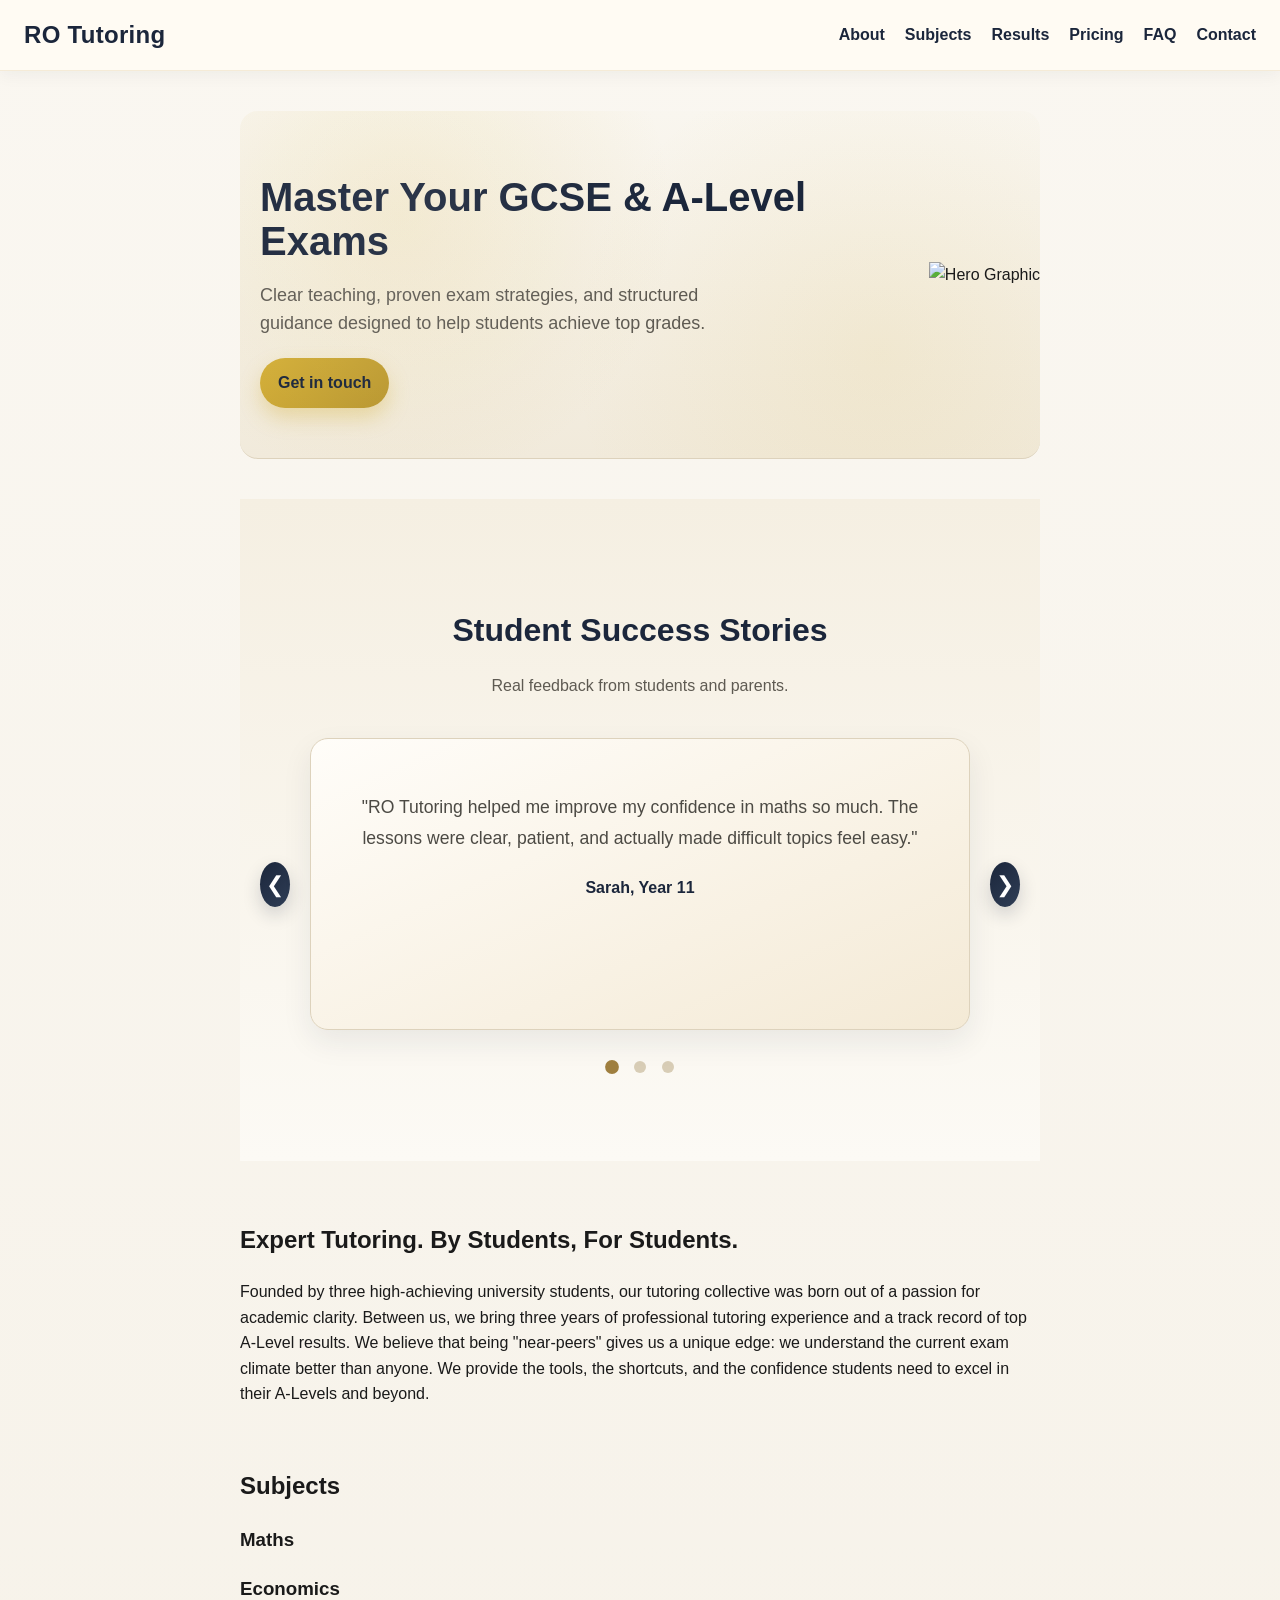
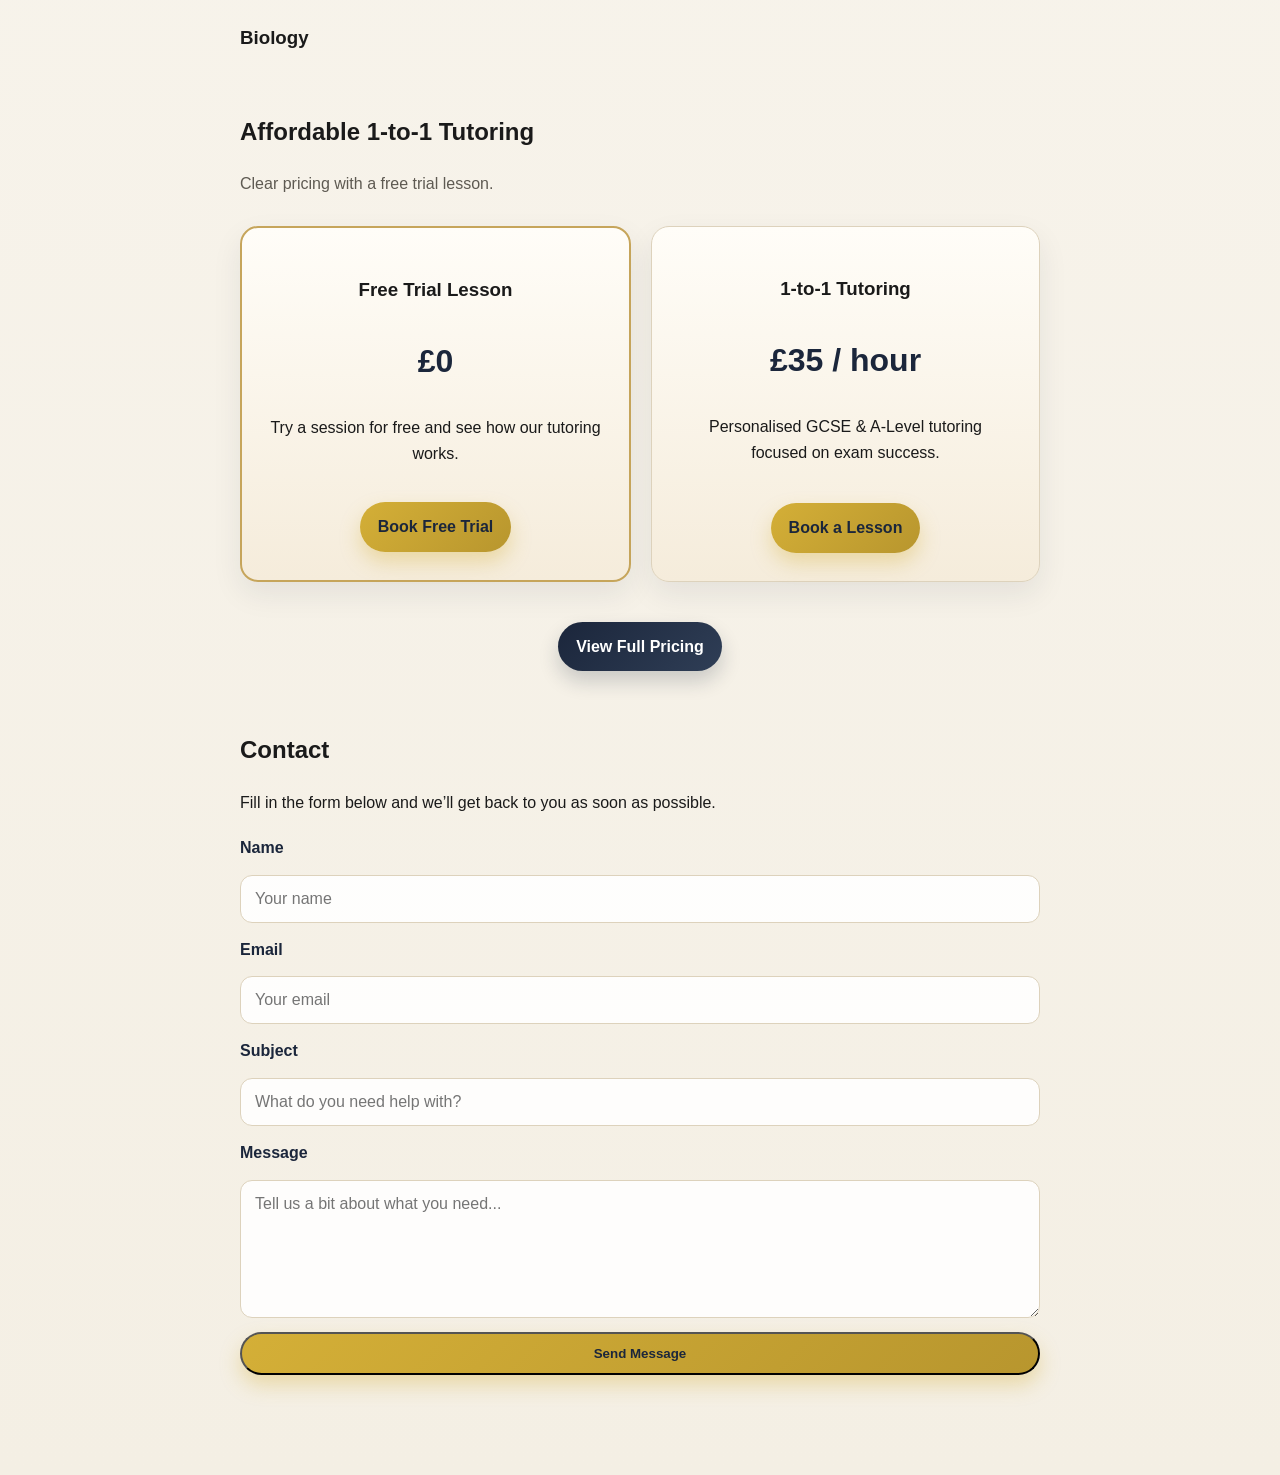
==== index.html @ e5bdeacc "Add files via upload" ====
<!doctype html>
<html lang="en">
<head>
  <meta charset="UTF-8" />
  <meta name="viewport" content="width=device-width, initial-scale=1.0" />
  <title>RO Tutoring</title>
  <link rel="stylesheet" href="styles.css" />
</head>

<body>

  <div id="navbar"></div>

<main>

  <section id="top" class="hero">
    <div class="hero-left">
      <h1>Master Your GCSE & A-Level Exams</h1>
      <p>Clear teaching, proven exam strategies, and structured guidance designed to help students achieve top grades.</p>
      <a class="button" href="#contact">Get in touch</a>
    </div>

    <div class="hero-right">
      <img src="images/erasebg-transformed.webp" alt="Hero Graphic" class="hero-image">
    </div>
  </section>
  <section id = "testimonials" class="testimonials">
    <div class="testimonials-container">
      <h2>Student Success Stories</h2>
      <p class="testimonials-subtitle">Real feedback from students and parents.</p>

      <div class="testimonial-slider">
        <button class="testimonial-btn prev-btn">&#10094;</button>

        <div class="testimonial-card active">
          <p class="testimonial-text">
            "RO Tutoring helped me improve my confidence in maths so much. The lessons were clear, patient, and actually made difficult topics feel easy."
          </p>
          <h3>Sarah, Year 11</h3>
        </div>

        <div class="testimonial-card">
          <p class="testimonial-text">
            "My son’s grades improved within a few months, but more importantly, he actually started enjoying the subject again."
          </p>
          <h3>Parent of GCSE Student</h3>
        </div>

        <div class="testimonial-card">
          <p class="testimonial-text">
            "The teaching style was really supportive and easy to follow. I felt much more prepared going into my exams."
          </p>
          <h3>Daniel, A-Level Student</h3>
        </div>

        <button class="testimonial-btn next-btn">&#10095;</button>
      </div>

      <div class="testimonial-dots">
        <span class="dot active-dot"></span>
        <span class="dot"></span>
        <span class="dot"></span>
      </div>
    </div>
  </section>

  <section id="about-me" class="reveal">
    <h2>Expert Tutoring. By Students, For Students.</h2>
    <p>Founded by three high-achieving university students, our tutoring collective was born out of a passion for academic clarity. Between us, we bring three years of professional tutoring experience and a track record of top A-Level results.

We believe that being "near-peers" gives us a unique edge: we understand the current exam climate better than anyone. We provide the tools, the shortcuts, and the confidence students need to excel in their A-Levels and beyond.</p>
  </section>
  
  <section id="subjects-we-tutor" class="reveal">
    <h2>Subjects</h2>

        <h3>Maths</h3>

        <h3>Economics</h3>

        <h3>Biology</h3>
  </section>

  
  <section id="pricing" class="reveal">
    <h2>Affordable 1-to-1 Tutoring</h2>
    <p class="pricing-subtitle">Clear pricing with a free trial lesson.</p>

    <div class="pricing-preview">

      <div class="pricing-option">
        <h3>Free Trial Lesson</h3>
        <p class="price">£0</p>
        <p class="pricing-desc">Try a session for free and see how our tutoring works.</p>
        <a class="button pricing-btn" href="contact.html">Book Free Trial</a>
      </div>

      <div class="pricing-option">
        <h3>1-to-1 Tutoring</h3>
        <p class="price">£35 / hour</p>
        <p class="pricing-desc">Personalised GCSE & A-Level tutoring focused on exam success.</p>
        <a class="button pricing-btn" href="contact.html">Book a Lesson</a>
      </div>

    </div>

    <div class="pricing-footer">
      <a class="button view-pricing-btn" href="pricing.html">View Full Pricing</a>
    </div>

  </section>
  <section id="contact" class="reveal">
    <h2>Contact</h2>
    <p>Fill in the form below and we’ll get back to you as soon as possible.</p>


    <form
      class="contact-form"
      action="https://formspree.io/f/myknzqde"
      method="POST"
    >
      <label for="name">Name</label>
      <input type="text" id="name" name="name" placeholder="Your name" required />

      <label for="email">Email</label>
      <input type="email" id="email" name="email" placeholder="Your email" required />

      <label for="subject">Subject</label>
      <input type="text" id="subject" name="subject" placeholder="What do you need help with?" required />

      <label for="message">Message</label>
      <textarea id="message" name="message" rows="6" placeholder="Tell us a bit about what you need..." required></textarea>
      <input type="hidden" name="_subject" value="New enquiry from RO Tutoring website" />
      <button type="submit" class="button">Send Message</button>
    </form>
  </section>
</main>
<script src="scripts.js"></script>
<script src="navbar.js"></script>
</body>
</html>
---- styles.css ----
:root {
  --primary: #1b263b;         /* deep Aegean navy */
  --secondary: #2f3e56;       /* stone-blue */
  --accent: #c6a55b;          /* antique gold */
  --accent-dark: #9f7f3f;     /* darker gold */
  --accent-soft: #e8dcc0;     /* soft parchment gold */
  --bg: #f7f3eb;              /* marble background */
  --bg-soft: #efe7d6;         /* warm stone */
  --white: #ffffff;
  --text: #1a1a1a;
  --muted: #5e5a52;           /* muted stone */
  --border: #ddd2bc;          /* marble line */
  --shadow: 0 12px 30px rgba(27, 38, 59, 0.08);
  --shadow-hover: 0 20px 40px rgba(27, 38, 59, 0.14);
  --radius: 14px;
  --transition: all 0.32s ease;
}

html {
  scroll-behavior: smooth;
}

body {
  font-family: Arial, Helvetica, sans-serif;
  margin: 0;
  line-height: 1.6;
  background: linear-gradient(to bottom, #faf7f1, #f4efe4);
  color: var(--text);
}

main {
  max-width: 800px;
  margin: 0 auto;
  padding: 40px 20px;
}

section {
  margin-bottom: 60px;
}

/* Buttons */
.button {
  display: inline-block;
  padding: 12px 18px;

  border-radius: 999px;

  background: linear-gradient(
    135deg,
    #d4af37,
    #b8962e
  );

  color: #1b263b;
  font-weight: 700;
  text-decoration: none;

  box-shadow: 0 10px 20px rgba(212,175,55,0.35);

  transition: all 0.3s ease;
}

.button:hover {
  transform: translateY(-3px);
  box-shadow: 0 14px 28px rgba(212,175,55,0.45);
}

/* Hero / Top */
#top {
  padding: 30px 0 50px;
  border-bottom: 1px solid var(--border);
  margin-bottom: 40px;
}

#top h1 {
  font-size: 40px;
  margin-bottom: 10px;
  color: var(--primary);
}

#top p {
  font-size: 18px;
  margin-bottom: 20px;
  color: var(--muted);
}

.hero {
  display: flex;
  justify-content: space-between;
  align-items: center;
  gap: 40px;

  padding: 110px 40px 90px;
  margin-bottom: 60px;

  background:
  radial-gradient(circle at 20% 30%, rgba(212,175,55,0.15), transparent 40%),
  radial-gradient(circle at 80% 70%, rgba(212,175,55,0.10), transparent 45%),
  linear-gradient(to bottom, #f9f6ef, #f1eadb);

  border-radius: 18px;

  position: relative;
  overflow: hidden;
}
.hero h1 {
  font-size: 48px;
  line-height: 1.1;
  margin-bottom: 16px;
  color: white;
}
.hero::before {
  content: "";

  position: absolute;
  inset: 0;

  background:
  radial-gradient(
    circle at 20% 30%,
    rgba(255,255,255,0.08),
    transparent 40%
  );

  pointer-events: none;
}
.hero p {
  font-size: 19px;
  margin-bottom: 24px;
  color: #e5e7eb;
  max-width: 500px;
}

.hero-left {
  flex: 1;
  padding-left:20px
}

.hero-right {
  position: relative;
}

.hero-right::before {
  content: "";
  position:sticky;

  width: 340px;
  height: 340px;

  background: radial-gradient(
    circle,
    rgba(212,175,55,0.25),
    transparent 70%
  );

  filter: blur(20px);

  z-index: 0;
}

.hero-graphic {
  width: 260px;
  height: 200px;
  border: 1px solid var(--border);
  border-radius: 18px;
  background: linear-gradient(145deg, #fcfaf4, #f0e6d2);
  display: flex;
  align-items: center;
  justify-content: center;
  font-size: 48px;
  color: var(--accent-dark);
  box-shadow: var(--shadow);
}

.hero h1 {
  font-size: 48px;
  line-height: 1.1;
  margin-bottom: 14px;
  color: #1b263b;
}

.hero p {
  font-size: 18px;
  max-width: 500px;
  color: #5e5a52;
}
.hero-image {
  width: 300px;
  height: 300px;

  object-fit: contain;

  position: relative;
  z-index: 1;

  cursor: pointer;

  transition: transform 0.25s ease;
}

.hero-image:hover {
  transform: scale(1.06) rotate(-2deg);
}
.fly {
  animation: fly 1.2s ease-in-out;
}

@keyframes fly {
  0% {
    transform: translateX(0) translateY(0);
  }
  30% {
    transform: translateX(20px) translateY(-15px) rotate(4deg);
  }
  60% {
    transform: translateX(-15px) translateY(-10px) rotate(-4deg);
  }
  100% {
    transform: translateX(0) translateY(0);
  }
}

/* Cards */
.subject-cards {
  display: flex;
  gap: 20px;
  margin-top: 20px;
}

.card {
  border: 1px solid var(--border);
  background: linear-gradient(to bottom right, #fffdf8, #f5ecdb);
  padding: 20px;
  border-radius: var(--radius);
  flex: 1;
  box-shadow: var(--shadow);
  transition: var(--transition);
}

.card:hover {
  transform: translateY(-6px);
  box-shadow: var(--shadow-hover);
  border-color: rgba(198, 165, 91, 0.5);
}

.card h3 {
  margin-top: 0;
  font-size: 20px;
  color: var(--primary);
}

/* Pricing */
.pricing-subtitle {
  color: var(--muted);
  margin-bottom: 30px;
}

.pricing-preview {
  display: flex;
  gap: 20px;
}

.pricing-option {
  border: 1px solid var(--border);
  background: linear-gradient(to bottom, #fffdf8, #f5ecdb);
  padding: 28px;
  border-radius: 18px;
  flex: 1;
  display: flex;
  flex-direction: column;
  align-items: center;
  text-align: center;
  box-shadow: var(--shadow);
  transition: var(--transition);
}

.pricing-option:hover {
  transform: translateY(-6px);
  box-shadow: var(--shadow-hover);
  border-color: rgba(198, 165, 91, 0.55);
}

.pricing-option:first-child {
  border: 2px solid var(--accent);
}

.pricing-desc {
  flex-grow: 1;
}

.pricing-btn {
  margin-top: 20px;
}

.pricing-footer {
  margin-top: 40px;
  text-align: center;
}

.view-pricing-btn {
  background: linear-gradient(135deg, var(--primary), var(--secondary));
  color: var(--white);
  box-shadow: 0 10px 20px rgba(27, 38, 59, 0.2);
}

.view-pricing-btn:hover {
  transform: translateY(-2px);
  box-shadow: 0 14px 26px rgba(27, 38, 59, 0.3);
}

.price {
  font-size: 32px;
  font-weight: 700;
  margin: 12px 0;
  color: var(--primary);
}

/* Scroll reveal */
.reveal {
  opacity: 0;
  transform: translateY(25px);
  transition: opacity 0.8s ease, transform 0.8s ease;
}

.reveal.active {
  opacity: 1;
  transform: translateY(0);
}

/* Navbar */
.nav {
  display: flex;
  justify-content: space-between;
  align-items: center;
  padding: 16px 24px;
  border-bottom: 1px solid rgba(198, 165, 91, 0.18);
  background: rgba(255, 251, 243, 0.92);
  backdrop-filter: blur(10px);
  box-shadow: 0 4px 16px rgba(27, 38, 59, 0.05);
  position: sticky;
  top: 0;
  z-index: 1000;
}

.brand {
  font-weight: 700;
  font-size: 24px;
  color: var(--primary);
  text-decoration: none;
  position: relative;
  letter-spacing: 0.3px;
}

.brand::after {
  content: "";
  position: absolute;
  left: 0;
  bottom: -4px;
  width: 0;
  height: 2px;
  background: linear-gradient(to right, var(--accent), var(--accent-dark));
  transition: width 0.28s ease;
}

.brand:hover::after {
  width: 100%;
}

.links {
  display: flex;
  gap: 20px;
}

.links a {
  text-decoration: none;
  color: var(--primary);
  font-weight: 600;
  position: relative;
  transition: color 0.25s ease;
}

.links a.active {
  color: var(--accent-dark);
  font-weight: 700;
}

.links a::after {
  content: "";
  position: absolute;
  left: 0;
  bottom: -3px;
  width: 0;
  height: 2px;
  background: linear-gradient(to right, var(--accent), var(--accent-dark));
  transition: width 0.25s ease;
}

.links a:hover {
  color: var(--accent-dark);
}

.links a:hover::after {
  width: 100%;
}

.menu-toggle {
  display: none;
  background: none;
  border: none;
  font-size: 28px;
  cursor: pointer;
  color: var(--primary);
}

/* FAQ */
#faq {
  margin-top: 40px;
}

.faq-item {
  border: 1px solid var(--border);
  border-radius: 14px;
  margin-top: 16px;
  overflow: hidden;
  background: linear-gradient(to bottom, #fffdf9, #f7efe0);
  box-shadow: 0 6px 18px rgba(27, 38, 59, 0.05);
}

.faq-question {
  width: 100%;
  background: transparent;
  border: none;
  padding: 18px 20px;
  text-align: left;
  font-size: 18px;
  font-weight: 600;
  cursor: pointer;
  color: var(--primary);
  display: flex;
  justify-content: space-between;
  align-items: center;
}

.faq-question::after {
  content: "+";
  font-size: 24px;
  font-weight: 400;
  color: var(--accent-dark);
}

.faq-question.active::after {
  content: "−";
}

.faq-question:hover,
.faq-question.active {
  background: rgba(198, 165, 91, 0.08);
}

.faq-answer {
  max-height: 0;
  overflow: hidden;
  padding: 0 20px;
  transition: max-height 0.2s ease, padding 0.2s ease;
}

.faq-answer.open {
  max-height: 200px;
  padding: 0 20px 18px;
}

.faq-answer p {
  margin: 0;
  color: var(--muted);
}

/* Contact */
.contact-form {
  display: flex;
  flex-direction: column;
  gap: 14px;
  margin-top: 20px;
}

.contact-form label {
  font-weight: 600;
  color: var(--primary);
}

.contact-form input,
.contact-form textarea {
  width: 100%;
  padding: 14px;
  border: 1px solid var(--border);
  border-radius: 12px;
  font-size: 16px;
  font-family: inherit;
  box-sizing: border-box;
  background: rgba(255, 255, 255, 0.9);
  transition: border-color 0.25s ease, box-shadow 0.25s ease;
}

.contact-form input:focus,
.contact-form textarea:focus {
  outline: none;
  border-color: var(--accent);
  box-shadow: 0 0 0 4px rgba(198, 165, 91, 0.14);
}

.contact-form textarea {
  resize: vertical;
}

/* Testimonials */
.testimonials {
  background: linear-gradient(to bottom, #f5efe2, #fcfaf5);
  padding: 80px 20px;
  text-align: center;
}

.testimonials-container {
  max-width: 900px;
  margin: 0 auto;
}

.testimonials h2 {
  font-size: 2rem;
  margin-bottom: 10px;
  color: var(--primary);
}

.testimonials-subtitle {
  font-size: 1rem;
  color: var(--muted);
  margin-bottom: 40px;
}

.testimonial-slider {
  display: flex;
  align-items: center;
  justify-content: center;
  gap: 20px;
  position: relative;
}

.testimonial-card {
  display: none;
  background: linear-gradient(to bottom right, #fffdf9, #f4ead6);
  padding: 35px 30px;
  border-radius: 18px;
  box-shadow: var(--shadow);
  border: 1px solid var(--border);
  max-width: 650px;
  min-height: 220px;
}

.testimonial-card.active {
  display: block;
}

.testimonial-text {
  font-size: 1.1rem;
  line-height: 1.8;
  color: #4c4a44;
  margin-bottom: 20px;
}

.testimonial-card h3 {
  font-size: 1rem;
  color: var(--primary);
  margin: 0;
}

.testimonial-btn {
  background: linear-gradient(135deg, var(--primary), var(--secondary));
  color: white;
  border: none;
  width: 45px;
  height: 45px;
  border-radius: 50%;
  font-size: 1.4rem;
  cursor: pointer;
  transition: var(--transition);
  box-shadow: 0 8px 18px rgba(27, 38, 59, 0.18);
}

.testimonial-btn:hover {
  transform: scale(1.06);
  box-shadow: 0 12px 22px rgba(27, 38, 59, 0.24);
}

.testimonial-dots {
  margin-top: 25px;
}

.dot {
  display: inline-block;
  width: 12px;
  height: 12px;
  margin: 0 6px;
  background: #d8cdb6;
  border-radius: 50%;
  cursor: pointer;
  transition: background 0.3s ease, transform 0.3s ease;
}

.dot.active-dot {
  background: var(--accent-dark);
  transform: scale(1.15);
}

/* Results page */
.results-hero {
  padding: 110px 20px 70px;
  background: linear-gradient(to bottom, #f5efe2, #fffdf9);
}

.results-hero-content {
  max-width: 850px;
  margin: 0 auto;
  text-align: center;
}

.results-label {
  display: inline-block;
  margin-bottom: 14px;
  padding: 8px 14px;
  background: rgba(198, 165, 91, 0.14);
  color: var(--accent-dark);
  border: 1px solid rgba(198, 165, 91, 0.22);
  border-radius: 999px;
  font-size: 14px;
  font-weight: 700;
  letter-spacing: 0.3px;
}

.results-hero h1 {
  font-size: 46px;
  line-height: 1.15;
  color: var(--primary);
  margin-bottom: 18px;
}

.results-hero p {
  font-size: 18px;
  line-height: 1.7;
  color: var(--muted);
  max-width: 760px;
  margin: 0 auto;
}

.results-section {
  padding: 30px 20px 90px;
  background: transparent;
}

.results-container {
  max-width: 1150px;
  margin: 0 auto;
}

.results-heading {
  text-align: center;
  margin-bottom: 50px;
}

.results-heading h2 {
  font-size: 34px;
  color: var(--primary);
  margin-bottom: 12px;
}

.results-heading p {
  max-width: 700px;
  margin: 0 auto;
  font-size: 17px;
  color: var(--muted);
  line-height: 1.7;
}

.results-grid {
  display: grid;
  grid-template-columns: repeat(3, 1fr);
  gap: 24px;
}

.result-card {
  background: linear-gradient(to bottom right, #fffdf9, #f3e8d2);
  border: 1px solid var(--border);
  border-radius: 20px;
  padding: 28px;
  box-shadow: var(--shadow);
  transition: var(--transition);
}

.result-card:hover {
  transform: translateY(-6px);
  box-shadow: var(--shadow-hover);
  border-color: rgba(198, 165, 91, 0.45);
}

.grade-badge {
  display: inline-block;
  margin-bottom: 18px;
  padding: 7px 12px;
  background: rgba(198, 165, 91, 0.12);
  color: var(--accent-dark);
  border-radius: 999px;
  font-size: 13px;
  font-weight: 700;
}

.result-card h3 {
  font-size: 22px;
  color: var(--primary);
  margin-bottom: 14px;
  line-height: 1.3;
}

.result-card p {
  font-size: 15.5px;
  color: var(--muted);
  line-height: 1.7;
  margin-bottom: 18px;
}

.result-highlight {
  display: inline-block;
  font-size: 14px;
  font-weight: 700;
  color: var(--accent-dark);
}

.results-note {
  margin-top: 55px;
  padding: 32px;
  border-radius: 22px;
  background: linear-gradient(to bottom right, #fcfaf5, #efe4cc);
  border: 1px solid var(--border);
  text-align: center;
  box-shadow: var(--shadow);
}

.results-note h3 {
  font-size: 24px;
  color: var(--primary);
  margin-bottom: 12px;
}

.results-note p {
  max-width: 800px;
  margin: 0 auto;
  color: var(--muted);
  line-height: 1.7;
  font-size: 16px;
}

/* Responsive */
@media (max-width: 992px) {
  .results-grid {
    grid-template-columns: repeat(2, 1fr);
  }

  .results-hero h1 {
    font-size: 38px;
  }
}

@media (max-width: 768px) {
  .nav {
    flex-wrap: wrap;
    padding: 14px 16px;
    gap: 12px;
  }

  .menu-toggle {
    display: block;
  }

  .links {
    display: none;
    width: 100%;
    flex-direction: column;
    gap: 12px;
    margin-top: 8px;
    padding-top: 6px;
  }

  .links.show {
    display: flex;
  }

  .hero {
    flex-direction: column;
    text-align: center;
  }

  .hero-left {
    max-width: 100%;
  }

  .hero-right {
    margin-top: 20px;
  }

  .hero h1 {
    font-size: 32px;
  }

  .hero-image {
    width: 220px;
    height: 220px;
  }

  .subject-cards {
    flex-direction: column;
  }

  .pricing-preview {
    flex-direction: column;
  }

  .testimonial-slider {
    gap: 10px;
  }

  .testimonial-card {
    padding: 25px 20px;
    min-height: auto;
  }

  .testimonial-text {
    font-size: 1rem;
  }

  .testimonial-btn {
    width: 40px;
    height: 40px;
    font-size: 1.2rem;
  }

  main {
    padding: 28px 16px;
  }
}

@media (max-width: 640px) {
  .results-hero {
    padding: 90px 18px 55px;
  }

  .results-hero h1 {
    font-size: 30px;
  }

  .results-hero p {
    font-size: 16px;
  }

  .results-heading h2 {
    font-size: 28px;
  }

  .results-grid {
    grid-template-columns: 1fr;
  }

  .result-card {
    padding: 22px;
  }

  .results-note {
    padding: 24px 18px;
  }
}

.section-heading {
  text-align: center;
  max-width: 760px;
  margin: 0 auto 40px;
}

.section-label {
  display: inline-block;
  margin-bottom: 12px;
  padding: 7px 14px;
  border-radius: 999px;
  background: rgba(198, 165, 91, 0.14);
  color: var(--accent-dark);
  font-size: 13px;
  font-weight: 700;
  letter-spacing: 0.4px;
  text-transform: uppercase;
}

.section-heading h2 {
  font-size: 34px;
  margin-bottom: 14px;
  color: var(--primary);
}

.section-heading p {
  font-size: 17px;
  line-height: 1.75;
  color: var(--muted);
}

.subjects-intro,
.subjects-showcase,
.teaching-approach,
.levels-section,
.subjects-cta {
  margin-bottom: 70px;
}

.subject-card {
  position: relative;
  text-align: left;
}

.subject-icon {
  width: 52px;
  height: 52px;
  border-radius: 50%;
  display: flex;
  align-items: center;
  justify-content: center;
  margin-bottom: 18px;
  font-size: 22px;
  font-weight: 700;
  background: linear-gradient(to bottom right, #f3e6bf, #dcc07a);
  color: var(--primary);
  box-shadow: 0 8px 18px rgba(198, 165, 91, 0.22);
}

.subject-tag {
  font-size: 13px;
  font-weight: 700;
  color: var(--accent-dark);
  letter-spacing: 0.3px;
  margin-bottom: 14px;
  text-transform: uppercase;
}

.subject-points {
  margin: 16px 0 0;
  padding-left: 18px;
  color: var(--muted);
}

.subject-points li {
  margin-bottom: 8px;
}

.approach-grid,
.levels-grid {
  display: grid;
  grid-template-columns: repeat(2, 1fr);
  gap: 22px;
}

.approach-card,
.level-card {
  text-align: left;
}

.mythology-card {
  background:
    linear-gradient(to bottom right, #fffdf8, #f4ead6);
  border: 1px solid var(--border);
}

.subjects-cta .results-note {
  max-width: 850px;
  margin: 0 auto;
}

@media (max-width: 768px) {
  .approach-grid,
  .levels-grid,
  .subject-cards {
    grid-template-columns: 1fr;
    display: grid;
  }

  .section-heading h2 {
    font-size: 28px;
  }

  .section-heading p {
    font-size: 16px;
  }
}
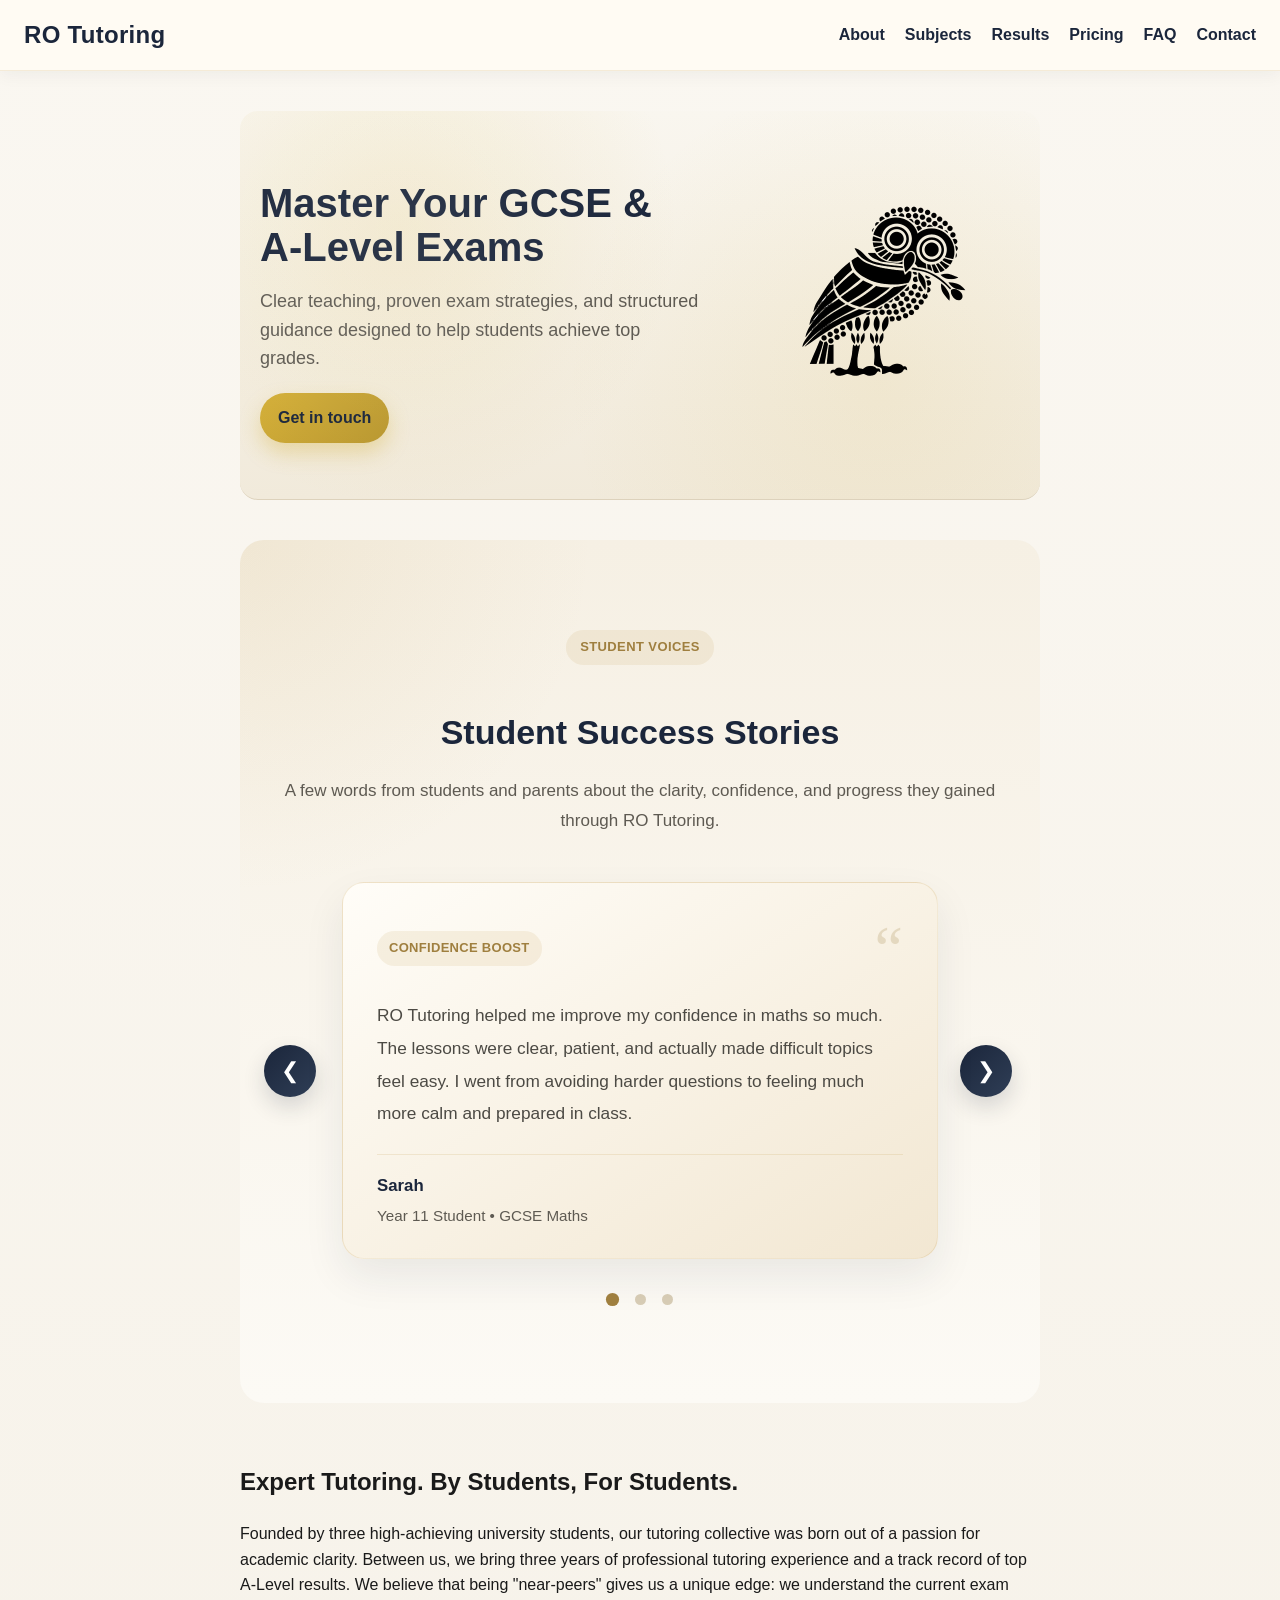
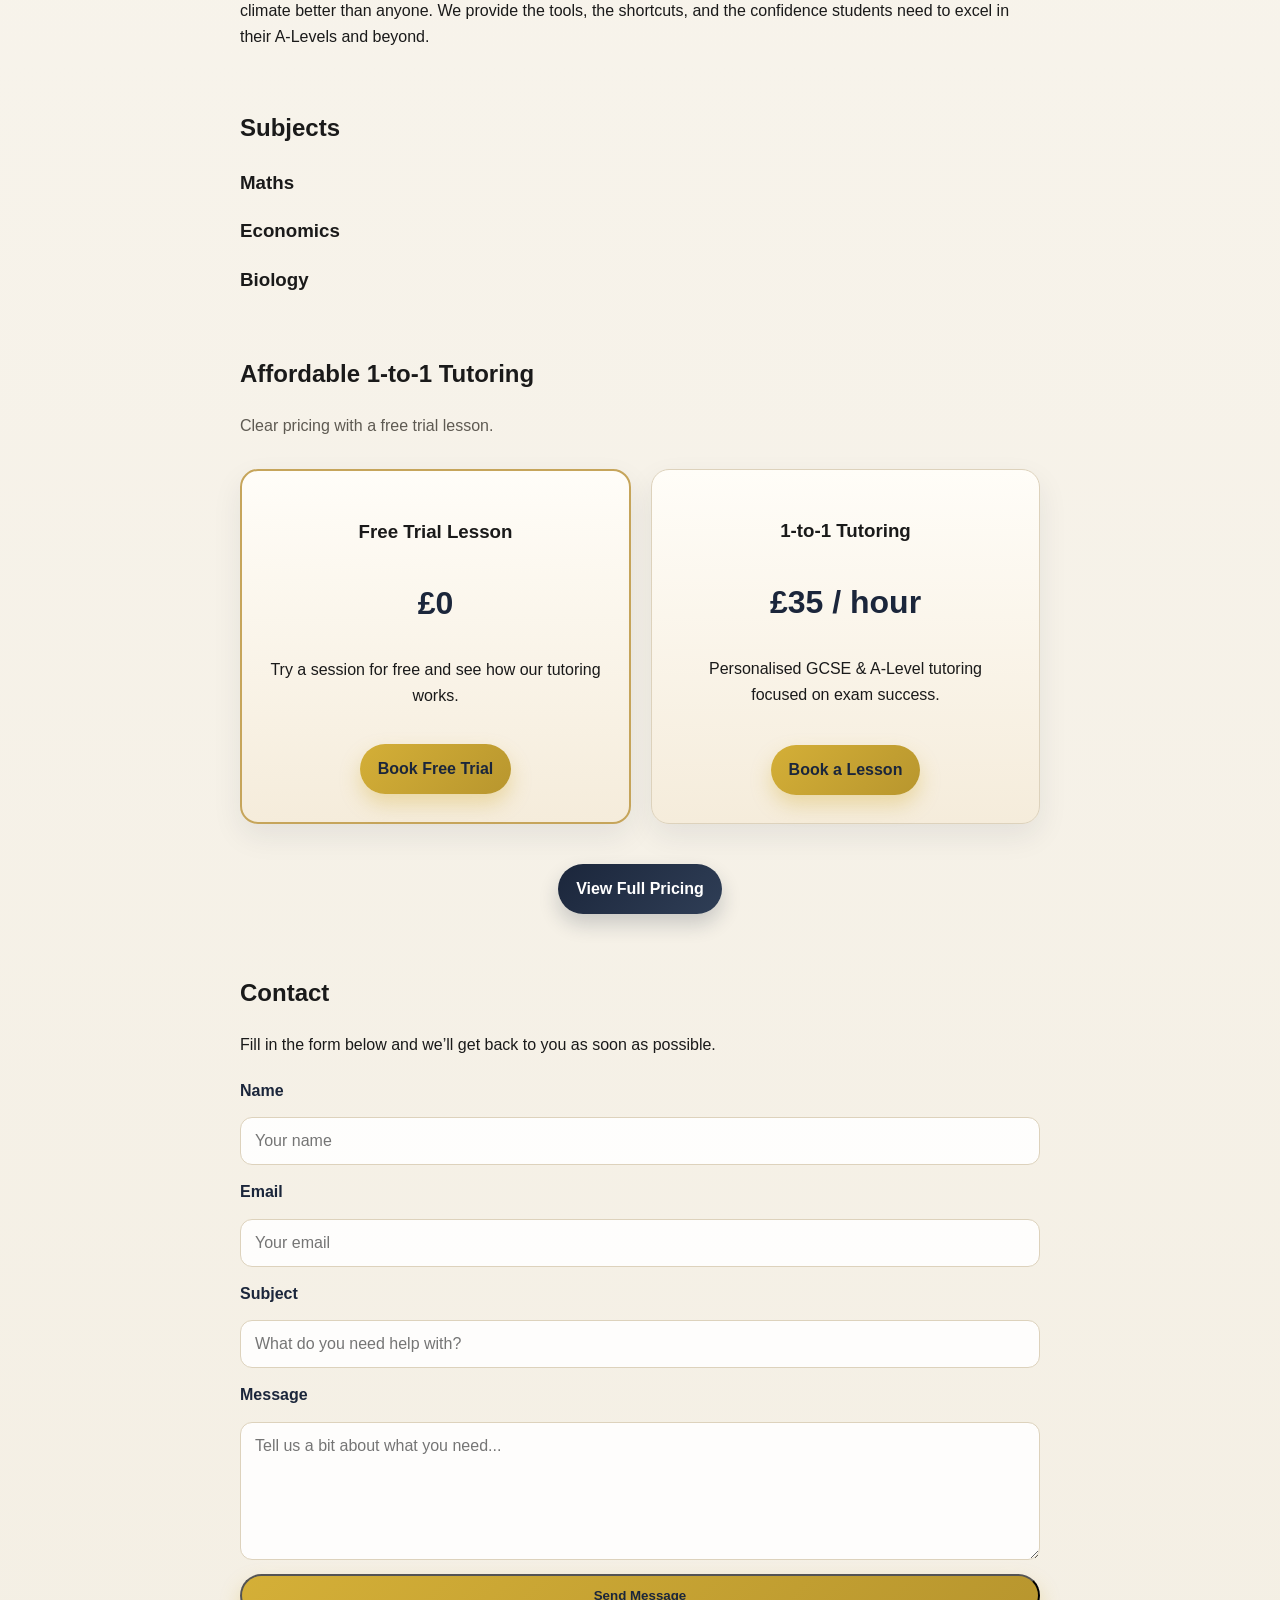
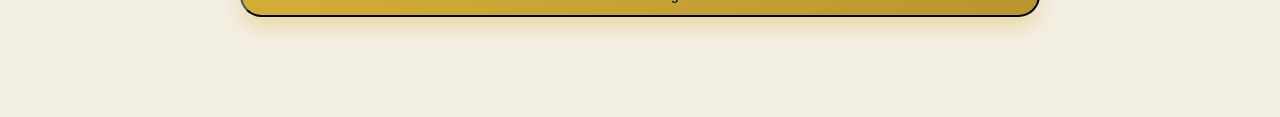
==== commit 6331a6b7: "Enhance testimonials section with new content and ARIA labels Updated testimonials section with impr" ====
--- a/index.html
+++ b/index.html
@@ -24,42 +24,69 @@
       <img src="images/erasebg-transformed.webp" alt="Hero Graphic" class="hero-image">
     </div>
   </section>
-  <section id = "testimonials" class="testimonials">
+  
+  <section id="testimonials" class="testimonials reveal">
     <div class="testimonials-container">
-      <h2>Student Success Stories</h2>
-      <p class="testimonials-subtitle">Real feedback from students and parents.</p>
+      <div class="section-heading">
+        <span class="section-label">Student Voices</span>
+        <h2>Student Success Stories</h2>
+        <p class="testimonials-subtitle">
+          A few words from students and parents about the clarity, confidence, and progress they gained through RO Tutoring.
+        </p>
+      </div>
 
       <div class="testimonial-slider">
-        <button class="testimonial-btn prev-btn">&#10094;</button>
+        <button class="testimonial-btn prev-btn" aria-label="Previous testimonial">&#10094;</button>
 
-        <div class="testimonial-card active">
+        <article class="testimonial-card active">
+          <div class="testimonial-top">
+            <span class="testimonial-badge">Confidence boost</span>
+            <span class="testimonial-quote-mark">“</span>
+          </div>
           <p class="testimonial-text">
-            "RO Tutoring helped me improve my confidence in maths so much. The lessons were clear, patient, and actually made difficult topics feel easy."
+            RO Tutoring helped me improve my confidence in maths so much. The lessons were clear, patient, and actually made difficult topics feel easy. I went from avoiding harder questions to feeling much more calm and prepared in class.
           </p>
-          <h3>Sarah, Year 11</h3>
-        </div>
+          <div class="testimonial-meta">
+            <h3>Sarah</h3>
+            <p>Year 11 Student • GCSE Maths</p>
+          </div>
+        </article>
 
-        <div class="testimonial-card">
+        <article class="testimonial-card">
+          <div class="testimonial-top">
+            <span class="testimonial-badge">Stronger grades</span>
+            <span class="testimonial-quote-mark">“</span>
+          </div>
           <p class="testimonial-text">
-            "My son’s grades improved within a few months, but more importantly, he actually started enjoying the subject again."
+            My son’s grades improved within a few months, but more importantly, he actually started enjoying the subject again. The lessons gave him structure, accountability, and much more belief in his own ability.
           </p>
-          <h3>Parent of GCSE Student</h3>
-        </div>
+          <div class="testimonial-meta">
+            <h3>Parent Feedback</h3>
+            <p>Parent of GCSE Student</p>
+          </div>
+        </article>
 
-        <div class="testimonial-card">
+        <article class="testimonial-card">
+          <div class="testimonial-top">
+            <span class="testimonial-badge">Exam readiness</span>
+            <span class="testimonial-quote-mark">“</span>
+          </div>
           <p class="testimonial-text">
-            "The teaching style was really supportive and easy to follow. I felt much more prepared going into my exams."
+            The teaching style was really supportive and easy to follow. I felt much more prepared going into my exams, especially because we focused on how to answer questions properly rather than just memorising content.
           </p>
-          <h3>Daniel, A-Level Student</h3>
-        </div>
+          <div class="testimonial-meta">
+            <h3>Daniel</h3>
+            <p>A-Level Student</p>
+          </div>
+        </article>
 
-        <button class="testimonial-btn next-btn">&#10095;</button>
+        <button class="testimonial-btn next-btn" aria-label="Next testimonial">&#10095;</button>
       </div>
 
       <div class="testimonial-dots">
-        <span class="dot active-dot"></span>
-        <span class="dot"></span>
-        <span class="dot"></span>
+        <span class="dot active-dot" aria-label="Testimonial 1"></span>
+        <span class="dot" aria-label="Testimonial 2"></span>
+        <span class="dot" aria-label="Testimonial 3"></span>
       </div>
     </div>
   </section>
@@ -138,4 +165,4 @@
 <script src="scripts.js"></script>
 <script src="navbar.js"></script>
 </body>
-</html>+</html>
--- a/styles.css
+++ b/styles.css
@@ -314,6 +314,12 @@
   margin: 12px 0;
   color: var(--primary);
 }
+.price_page {
+  font-size: 24px;
+  font-weight:700;
+  margin: 12px 0;
+  color: var(--primary);
+}
 
 /* Scroll reveal */
 .reveal {
@@ -513,90 +519,136 @@
 
 /* Testimonials */
 .testimonials {
-  background: linear-gradient(to bottom, #f5efe2, #fcfaf5);
-  padding: 80px 20px;
+  position: relative;
+  background:
+    radial-gradient(circle at top left, rgba(198, 165, 91, 0.12), transparent 30%),
+    linear-gradient(to bottom, #f6f0e4, #fcfaf5);
+  padding: 90px 24px;
   text-align: center;
+  border-radius: 24px;
+  overflow: hidden;
 }
 
 .testimonials-container {
-  max-width: 900px;
+  max-width: 980px;
   margin: 0 auto;
 }
 
+.testimonials .section-heading {
+  margin-bottom: 46px;
+}
+
 .testimonials h2 {
-  font-size: 2rem;
+  font-size: 2.2rem;
   margin-bottom: 10px;
   color: var(--primary);
 }
 
 .testimonials-subtitle {
-  font-size: 1rem;
+  font-size: 1.05rem;
   color: var(--muted);
-  margin-bottom: 40px;
+  margin-bottom: 0;
 }
 
 .testimonial-slider {
-  display: flex;
+  display: grid;
+  grid-template-columns: 56px minmax(0, 1fr) 56px;
   align-items: center;
-  justify-content: center;
-  gap: 20px;
-  position: relative;
+  gap: 22px;
 }
 
 .testimonial-card {
   display: none;
-  background: linear-gradient(to bottom right, #fffdf9, #f4ead6);
-  padding: 35px 30px;
-  border-radius: 18px;
-  box-shadow: var(--shadow);
-  border: 1px solid var(--border);
-  max-width: 650px;
-  min-height: 220px;
+  text-align: left;
+  background: linear-gradient(to bottom right, #fffdf8, #f2e7d2);
+  padding: 34px 34px 30px;
+  border-radius: 22px;
+  border: 1px solid rgba(198, 165, 91, 0.22);
+  box-shadow: 0 18px 40px rgba(27, 38, 59, 0.08);
+  min-height: 280px;
+  position: relative;
 }
 
 .testimonial-card.active {
   display: block;
 }
 
+.testimonial-top {
+  display: flex;
+  justify-content: space-between;
+  align-items: center;
+  margin-bottom: 18px;
+}
+
+.testimonial-badge {
+  display: inline-block;
+  padding: 7px 12px;
+  border-radius: 999px;
+  background: rgba(198, 165, 91, 0.14);
+  color: var(--accent-dark);
+  font-size: 13px;
+  font-weight: 700;
+  letter-spacing: 0.3px;
+  text-transform: uppercase;
+}
+
+.testimonial-quote-mark {
+  font-size: 64px;
+  line-height: 1;
+  color: rgba(159, 127, 63, 0.22);
+  font-family: Georgia, serif;
+}
+
 .testimonial-text {
-  font-size: 1.1rem;
-  line-height: 1.8;
+  font-size: 1.08rem;
+  line-height: 1.9;
   color: #4c4a44;
-  margin-bottom: 20px;
-}
-
-.testimonial-card h3 {
-  font-size: 1rem;
-  color: var(--primary);
+  margin: 0 0 24px;
+}
+
+.testimonial-meta {
+  border-top: 1px solid rgba(198, 165, 91, 0.2);
+  padding-top: 18px;
+}
+
+.testimonial-meta h3 {
+  margin: 0 0 4px;
+  font-size: 1.05rem;
+  color: var(--primary);
+}
+
+.testimonial-meta p {
   margin: 0;
+  color: var(--muted);
+  font-size: 0.95rem;
 }
 
 .testimonial-btn {
   background: linear-gradient(135deg, var(--primary), var(--secondary));
   color: white;
   border: none;
-  width: 45px;
-  height: 45px;
+  width: 52px;
+  height: 52px;
   border-radius: 50%;
-  font-size: 1.4rem;
+  font-size: 1.35rem;
   cursor: pointer;
   transition: var(--transition);
-  box-shadow: 0 8px 18px rgba(27, 38, 59, 0.18);
+  box-shadow: 0 10px 22px rgba(27, 38, 59, 0.16);
 }
 
 .testimonial-btn:hover {
-  transform: scale(1.06);
-  box-shadow: 0 12px 22px rgba(27, 38, 59, 0.24);
+  transform: translateY(-2px) scale(1.05);
+  box-shadow: 0 14px 28px rgba(27, 38, 59, 0.24);
 }
 
 .testimonial-dots {
-  margin-top: 25px;
+  margin-top: 28px;
 }
 
 .dot {
   display: inline-block;
-  width: 12px;
-  height: 12px;
+  width: 11px;
+  height: 11px;
   margin: 0 6px;
   background: #d8cdb6;
   border-radius: 50%;
@@ -606,9 +658,40 @@
 
 .dot.active-dot {
   background: var(--accent-dark);
-  transform: scale(1.15);
-}
-
+  transform: scale(1.2);
+}
+
+@media (max-width: 768px) {
+  .testimonials {
+    padding: 70px 18px;
+    border-radius: 18px;
+  }
+
+  .testimonial-slider {
+    grid-template-columns: 44px minmax(0, 1fr) 44px;
+    gap: 12px;
+  }
+
+  .testimonial-card {
+    padding: 24px 20px 22px;
+    min-height: auto;
+  }
+
+  .testimonial-text {
+    font-size: 1rem;
+    line-height: 1.75;
+  }
+
+  .testimonial-btn {
+    width: 42px;
+    height: 42px;
+    font-size: 1.15rem;
+  }
+
+  .testimonial-quote-mark {
+    font-size: 48px;
+  }
+}
 /* Results page */
 .results-hero {
   padding: 110px 20px 70px;
@@ -990,4 +1073,4 @@
   .section-heading p {
     font-size: 16px;
   }
-}+}
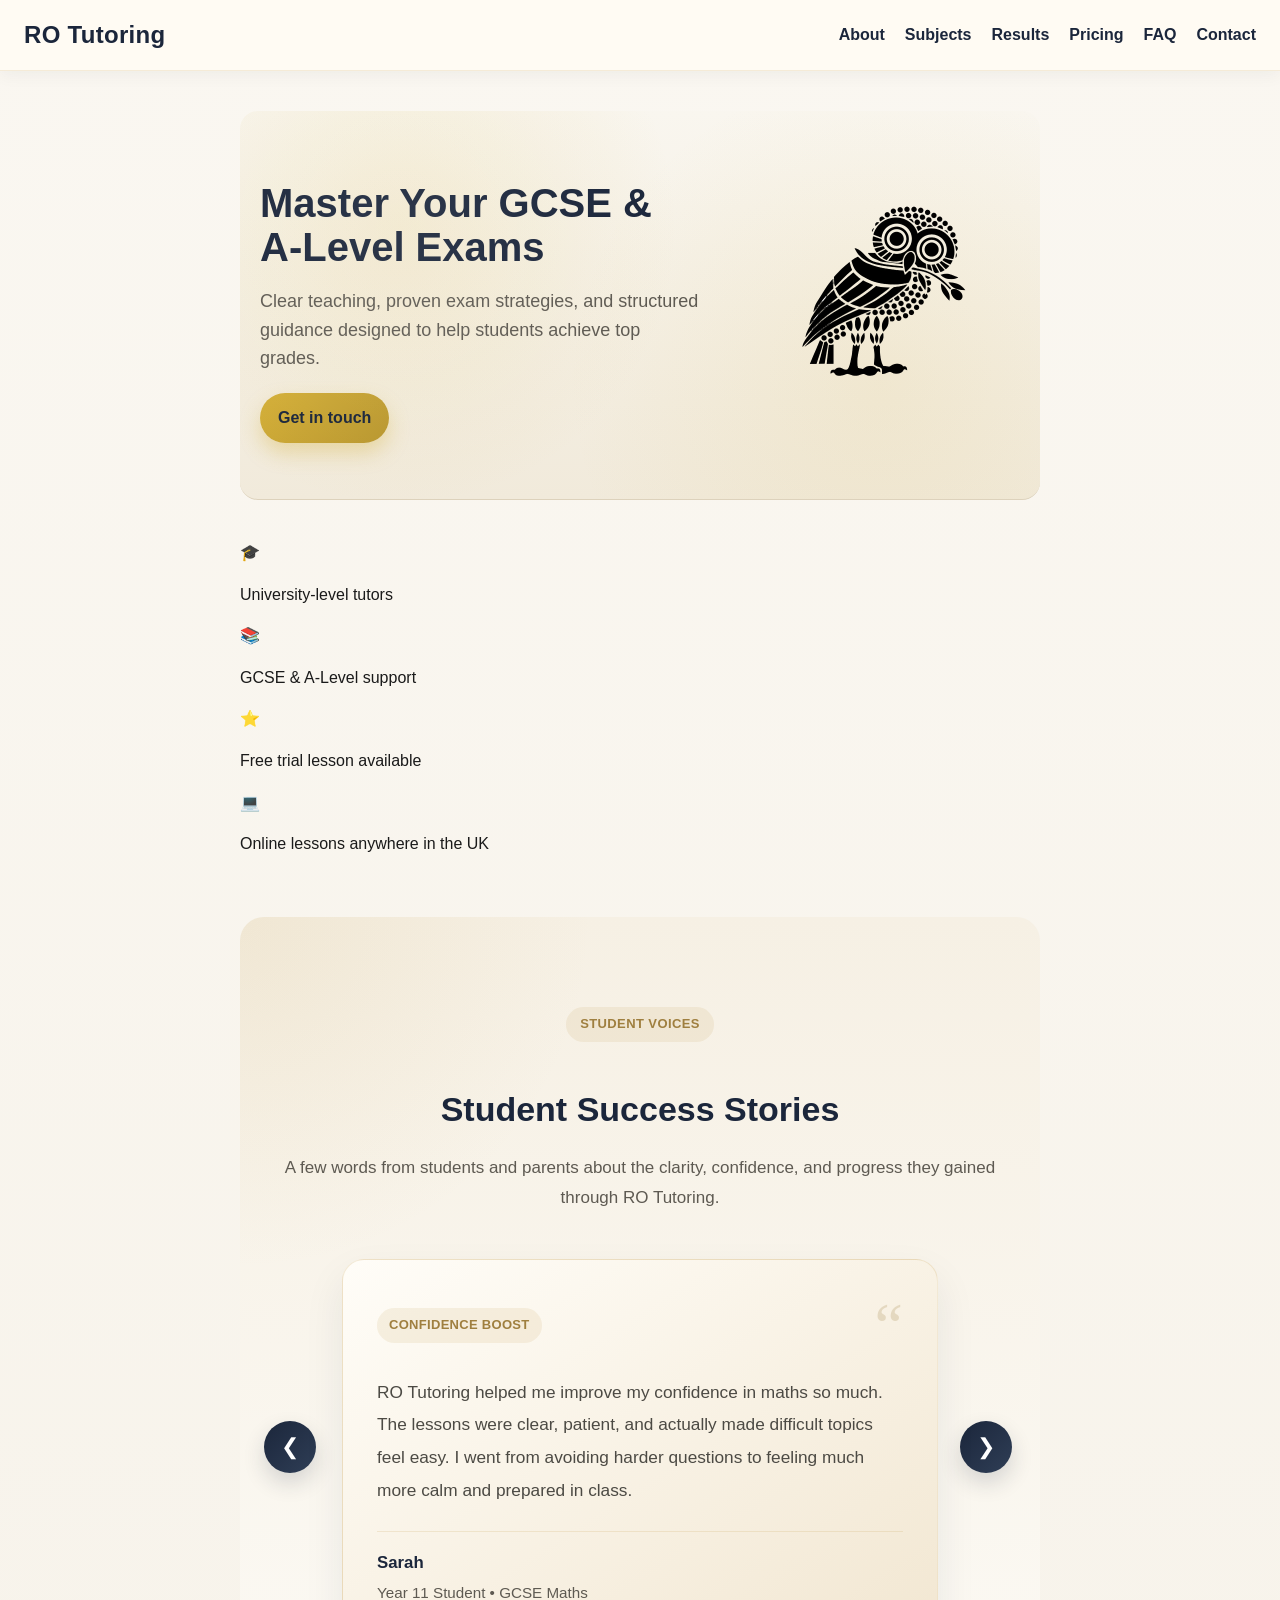
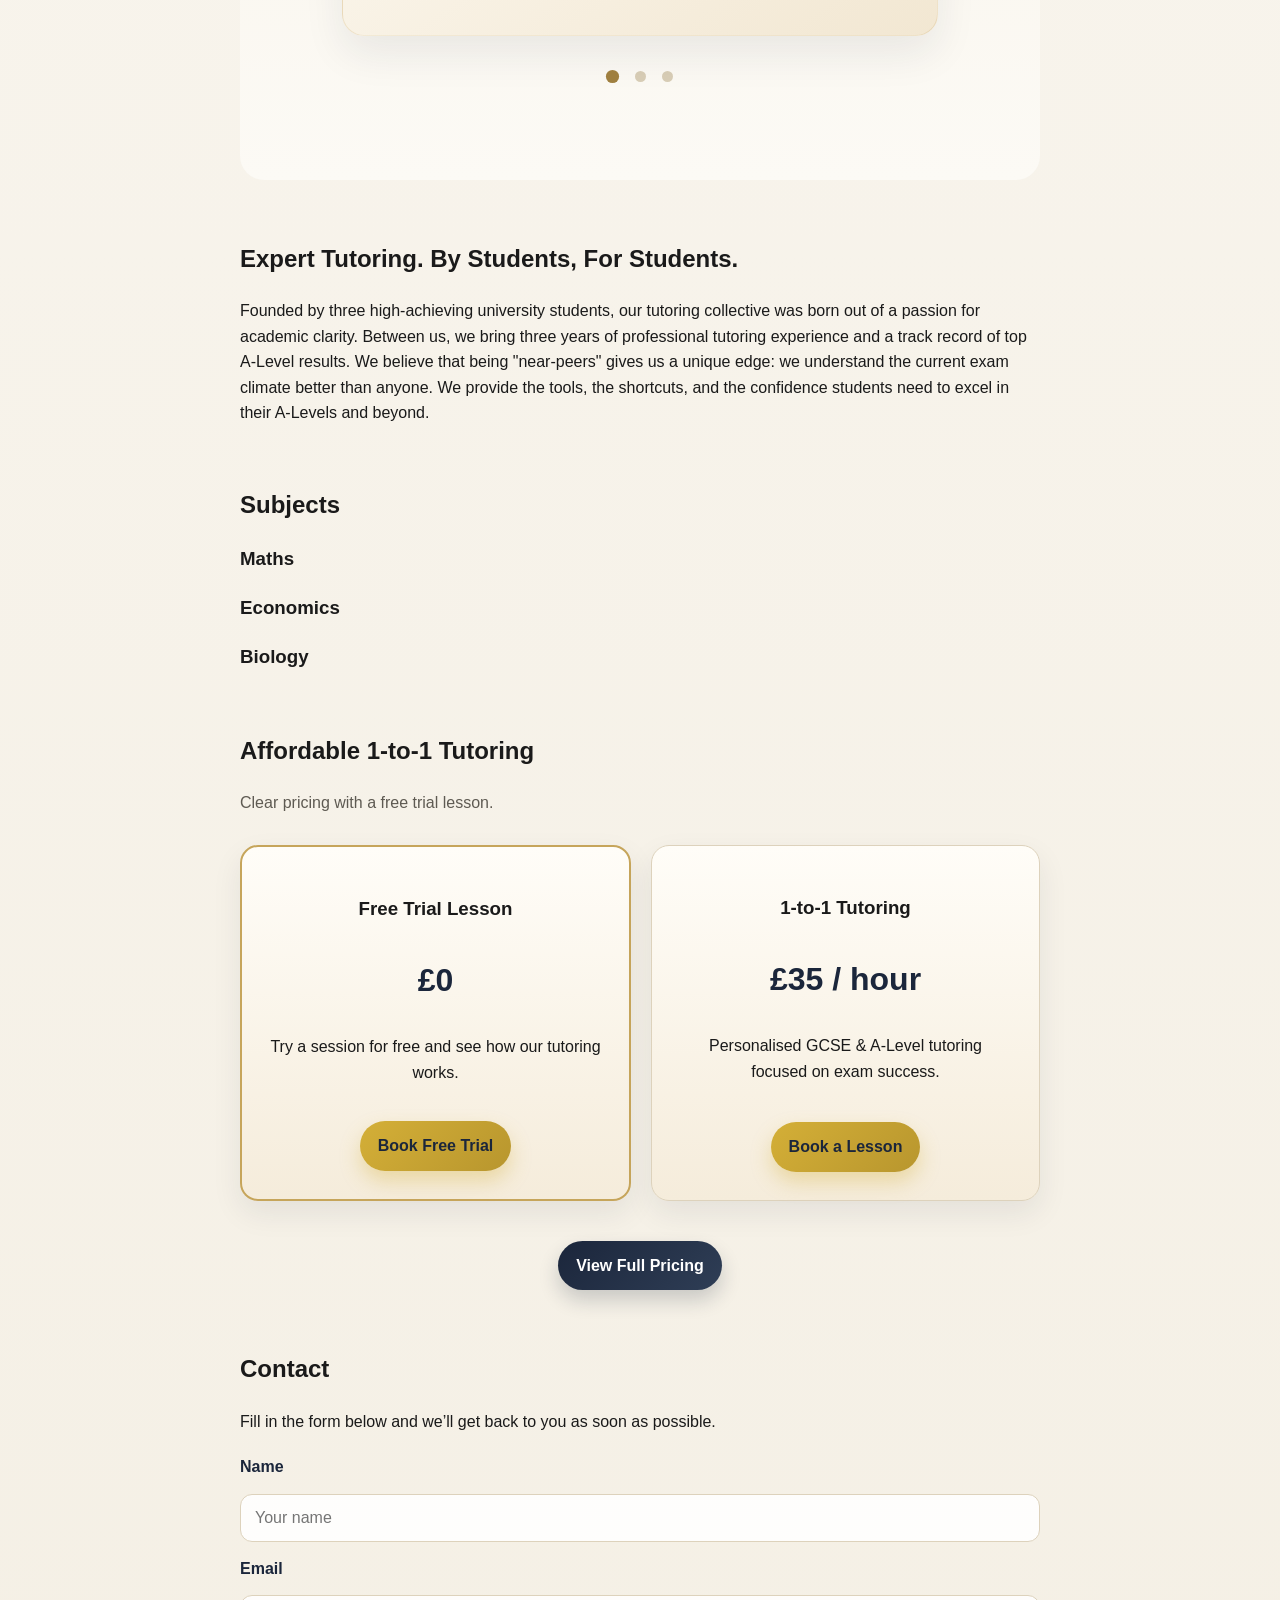
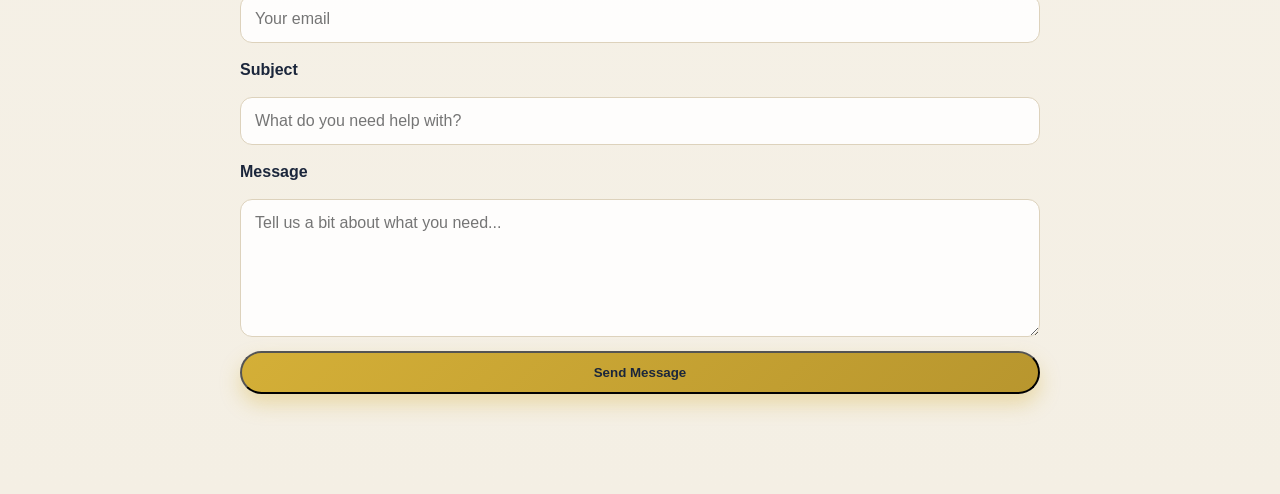
==== commit 2c876bae: "Add proof section with features and icons Added a proof section with various proof items highlightin" ====
--- a/index.html
+++ b/index.html
@@ -22,6 +22,31 @@
 
     <div class="hero-right">
       <img src="images/erasebg-transformed.webp" alt="Hero Graphic" class="hero-image">
+    </div>
+  </section>
+  <section class="proof-strip">
+    <div class="proof-container">
+
+      <div class="proof-item">
+        <span class="proof-icon">🎓</span>
+        <p>University-level tutors</p>
+      </div>
+
+      <div class="proof-item">
+        <span class="proof-icon">📚</span>
+        <p>GCSE & A-Level support</p>
+      </div>
+
+      <div class="proof-item">
+        <span class="proof-icon">⭐</span>
+        <p>Free trial lesson available</p>
+      </div>
+
+      <div class="proof-item">
+        <span class="proof-icon">💻</span>
+        <p>Online lessons anywhere in the UK</p>
+      </div>
+
     </div>
   </section>
   
